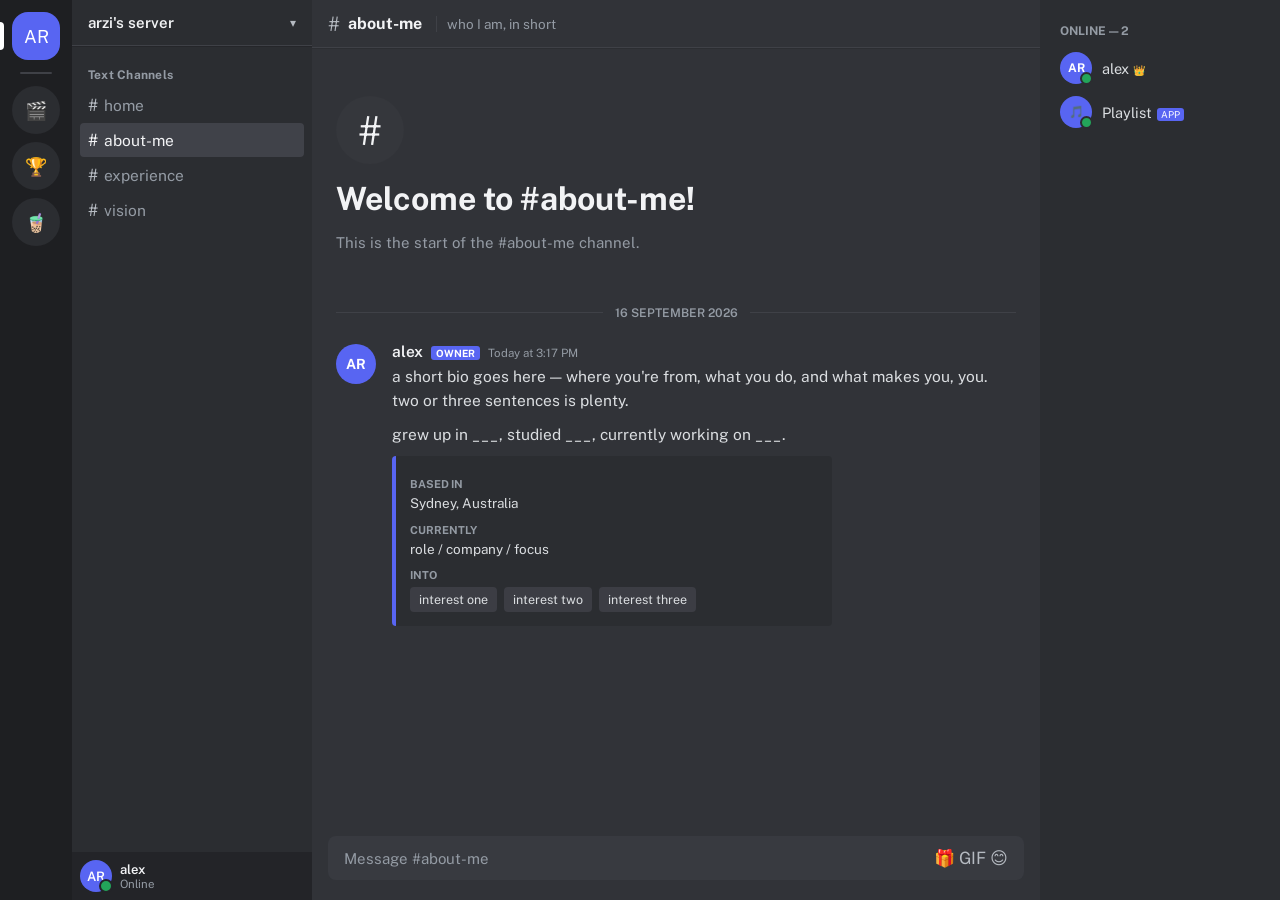
==== about-me.html @ da4f0ef6 "removed connect" ====
<!DOCTYPE html>
<html lang="en">
<head>
<meta charset="UTF-8">
<meta name="viewport" content="width=device-width, initial-scale=1.0">
<title>arzi's server — #about-me</title>
<link rel="preconnect" href="https://fonts.googleapis.com">
<link rel="preconnect" href="https://fonts.gstatic.com" crossorigin>
<link href="https://fonts.googleapis.com/css2?family=Ginto:wght@400;500;600;700&family=Public+Sans:wght@400;500;600;700&display=swap" rel="stylesheet">
<link rel="stylesheet" href="style.css">
</head>
<body>

<div class="mobile-bar">
  <button id="openSidebar" aria-label="Open channels">☰</button>
  <span class="hash" style="color:var(--icon);font-size:18px;">#</span>
  <span class="mcname">about-me</span>
</div>

<div class="sidebar-overlay" id="overlay"></div>

<div class="app">

  <!-- SERVER RAIL -->
  <nav class="server-rail" aria-label="Servers">
    <div class="server-icon active" title="arzi's server">AR</div>
    <div class="server-divider"></div>
    <div class="server-icon" title="other server">🎬</div>
    <div class="server-icon" title="other server">🏆</div>
    <div class="server-icon" title="other server">🧋</div>
  </nav>

  <!-- CHANNEL SIDEBAR -->
  <nav class="channel-sidebar" id="channelSidebar">
    <div class="server-header">
      arzi's server <span class="chev">▾</span>
    </div>
    <div class="channel-list" aria-label="Channels">
      <div class="category-label">Text Channels</div>
      <a class="channel-item" href="index.html">
        <span class="hash">#</span> home
      </a>
      <a class="channel-item" href="about-me.html" aria-current="true">
        <span class="hash">#</span> about-me
      </a>
      <a class="channel-item" href="experience.html">
        <span class="hash">#</span> experience
      </a>
      <a class="channel-item" href="vision.html">
        <span class="hash">#</span> vision
      </a>
    </div>
    <div class="user-footer">
      <div class="user-avatar">AR</div>
      <div>
        <div class="uname">alex</div>
        <div class="ustatus">Online</div>
      </div>
    </div>
  </nav>

  <!-- MAIN -->
  <div class="main">
    <div class="top-bar">
      <span class="hash">#</span>
      <span class="cname">about-me</span>
      <span class="topic">who I am, in short</span>
    </div>

    <div class="chat-scroll">
      <section class="panel active">
<div class="channel-intro">
          <div class="big-hash">#</div>
          <h1>Welcome to #about-me!</h1>
          <p>This is the start of the #about-me channel.</p>
        </div>

        <div class="day-divider">16 SEPTEMBER 2026</div>

        <div class="message">
          <div class="msg-avatar">AR</div>
          <div class="msg-body">
            <div class="msg-head">
              <span class="msg-name">alex</span>
              <span class="msg-badge">OWNER</span>
              <span class="msg-time">Today at 3:17 PM</span>
            </div>
            <div class="msg-text">
              <p>a short bio goes here — where you're from, what you do, and what makes you, you. two or three sentences is plenty.</p>
              <p>grew up in ___, studied ___, currently working on ___.</p>
              <div class="embed">
                <div class="e-field">
                  <div class="fk">BASED IN</div>
                  <div class="fv">Sydney, Australia</div>
                </div>
                <div class="e-field">
                  <div class="fk">CURRENTLY</div>
                  <div class="fv">role / company / focus</div>
                </div>
                <div class="e-field">
                  <div class="fk">INTO</div>
                  <div class="fv">
                    <span class="pill-tag">interest one</span>
                    <span class="pill-tag">interest two</span>
                    <span class="pill-tag">interest three</span>
                  </div>
                </div>
              </div>
            </div>
          </div>
        </div>
      </section>
    </div>

    <div class="composer">
      <div class="composer-box">
        <span>Message #about-me</span>
        <span class="composer-icons">🎁 GIF 😊</span>
      </div>
    </div>
  </div>

  <!-- MEMBERS -->
  <aside class="members">
    <div class="glabel">ONLINE — 2</div>
    <div class="member">
      <div class="mav">AR</div>
      <div><span class="mname">alex</span><span class="mrole">👑</span></div>
    </div>
    <div class="member">
      <div class="mav bot">🎵</div>
      <div><span class="mname">Playlist</span><span class="mtag">APP</span></div>
    </div>
  </aside>

</div>

<script src="script.js"></script>

</body>
</html>
---- style.css ----
:root {
    --rail: #1e1f22;
    --sidebar: #2b2d31;
    --main: #313338;
    --card: #2b2d31;
    --hover: #35373c;
    --divider: #3f4147;
    --text: #dbdee1;
    --text-bright: #f2f3f5;
    --text-muted: #949ba4;
    --blurple: #5865f2;
    --green: #23a55a;
    --icon: #b5bac1;
  }

  * { box-sizing: border-box; }

  body {
    margin: 0;
    background: var(--main);
    color: var(--text);
    font-family: 'Public Sans', system-ui, sans-serif;
    -webkit-font-smoothing: antialiased;
    height: 100vh;
    overflow: hidden;
  }

  h1, h2, h3 { font-family: 'Ginto', 'Public Sans', sans-serif; margin: 0; }
  a { color: #00a8fc; text-decoration: none; }
  a:hover { text-decoration: underline; }

  .app {
    display: grid;
    grid-template-columns: 72px 240px 1fr 240px;
    height: 100vh;
  }

  /* ===== SERVER RAIL ===== */
  .server-rail {
    background: var(--rail);
    display: flex;
    flex-direction: column;
    align-items: center;
    padding: 12px 0;
    gap: 8px;
    overflow-y: auto;
  }

  .server-icon {
    width: 48px; height: 48px;
    border-radius: 50%;
    background: var(--sidebar);
    display: flex; align-items: center; justify-content: center;
    font-size: 18px;
    color: var(--text);
    cursor: pointer;
    transition: border-radius 0.15s ease, background 0.15s ease;
    flex-shrink: 0;
    position: relative;
  }

  .server-icon:hover { border-radius: 16px; background: var(--blurple); color: #fff; }

  .server-icon.active {
    border-radius: 16px;
    background: var(--blurple);
    color: #fff;
  }

  .server-icon.active::before {
    content: "";
    position: absolute;
    left: -12px;
    width: 4px; height: 28px;
    border-radius: 0 4px 4px 0;
    background: #fff;
  }

  .server-divider {
    width: 32px; height: 2px;
    background: var(--divider);
    border-radius: 1px;
    margin: 4px 0;
  }

  /* ===== CHANNEL SIDEBAR ===== */
  .channel-sidebar {
    background: var(--sidebar);
    display: flex;
    flex-direction: column;
  }

  .server-header {
    padding: 14px 16px;
    border-bottom: 1px solid var(--divider);
    display: flex;
    align-items: center;
    justify-content: space-between;
    font-weight: 600;
    color: var(--text-bright);
    font-size: 15px;
    box-shadow: 0 1px 0 rgba(0,0,0,0.15);
  }

  .server-header .chev { color: var(--icon); font-size: 12px; }

  .channel-list {
    flex: 1;
    padding: 12px 8px;
    overflow-y: auto;
  }

  .category-label {
    font-size: 12px;
    font-weight: 700;
    letter-spacing: 0.02em;
    color: var(--text-muted);
    padding: 6px 8px;
    margin-top: 4px;
    display: flex;
    align-items: center;
    justify-content: space-between;
  }

  .channel-item {
    display: flex;
    align-items: center;
    gap: 6px;
    padding: 7px 8px;
    border-radius: 4px;
    color: var(--text-muted);
    font-size: 15.5px;
    cursor: pointer;
    margin-bottom: 1px;
    border: none;
    background: none;
    width: 100%;
    text-align: left;
    font-family: inherit;
  }

  .channel-item .hash { font-size: 17px; color: var(--icon); font-weight: 500; }

  .channel-item:hover {
    background: var(--hover);
    color: var(--text);
  }

  .channel-item[aria-current="true"] {
    background: #404249;
    color: var(--text-bright);
  }

  .channel-item[aria-current="true"] .hash { color: var(--text-bright); }

  .user-footer {
    padding: 8px;
    background: #232428;
    display: flex;
    align-items: center;
    gap: 8px;
  }

  .user-avatar {
    width: 32px; height: 32px;
    border-radius: 50%;
    background: var(--blurple);
    display: flex; align-items: center; justify-content: center;
    font-size: 13px; color: #fff; font-weight: 600;
    position: relative;
    flex-shrink: 0;
  }

  .user-avatar::after {
    content: "";
    position: absolute;
    right: -1px; bottom: -1px;
    width: 10px; height: 10px;
    border-radius: 50%;
    background: var(--green);
    border: 2.5px solid #232428;
  }

  .user-footer .uname { font-size: 13px; color: var(--text-bright); font-weight: 600; }
  .user-footer .ustatus { font-size: 11.5px; color: var(--text-muted); }

  /* ===== MAIN ===== */
  .main {
    display: flex;
    flex-direction: column;
    min-width: 0;
  }

  .top-bar {
    height: 48px;
    border-bottom: 1px solid var(--divider);
    display: flex;
    align-items: center;
    padding: 0 16px;
    gap: 8px;
    box-shadow: 0 1px 0 rgba(0,0,0,0.1);
    flex-shrink: 0;
  }

  .top-bar .hash { color: var(--icon); font-size: 20px; }
  .top-bar .cname { font-weight: 700; color: var(--text-bright); font-size: 16px; }
  .top-bar .topic {
    color: var(--text-muted);
    font-size: 13.5px;
    padding-left: 10px;
    margin-left: 6px;
    border-left: 1px solid var(--divider);
    white-space: nowrap;
    overflow: hidden;
    text-overflow: ellipsis;
  }

  .chat-scroll {
    flex: 1;
    overflow-y: auto;
    padding: 24px 24px 8px;
  }

  .channel-intro {
    padding: 24px 0 20px;
  }

  .channel-intro .big-hash {
    width: 68px; height: 68px;
    border-radius: 50%;
    background: var(--hover);
    display: flex; align-items: center; justify-content: center;
    font-size: 40px;
    color: var(--text-bright);
    margin-bottom: 16px;
  }

  .channel-intro h1 {
    font-size: 32px;
    color: var(--text-bright);
    margin-bottom: 8px;
  }

  .channel-intro p {
    color: var(--text-muted);
    font-size: 15px;
    max-width: 60ch;
    line-height: 1.5;
  }

  .day-divider {
    display: flex;
    align-items: center;
    gap: 12px;
    color: var(--text-muted);
    font-size: 12px;
    font-weight: 600;
    margin: 16px 0 20px;
  }

  .day-divider::before, .day-divider::after {
    content: "";
    flex: 1;
    height: 1px;
    background: var(--divider);
  }

  .message {
    display: flex;
    gap: 16px;
    padding: 2px 8px;
    margin: 0 -8px 18px;
    border-radius: 6px;
  }

  .message:hover { background: rgba(0,0,0,0.08); }

  .msg-avatar {
    width: 40px; height: 40px;
    border-radius: 50%;
    background: var(--blurple);
    display: flex; align-items: center; justify-content: center;
    font-weight: 700; color: #fff; font-size: 14px;
    flex-shrink: 0;
    margin-top: 2px;
  }

  .msg-body { min-width: 0; flex: 1; }

  .msg-head {
    display: flex;
    align-items: baseline;
    gap: 8px;
    margin-bottom: 4px;
  }

  .msg-name { font-weight: 600; color: var(--text-bright); font-size: 15.5px; }
  .msg-time { font-size: 11.5px; color: var(--text-muted); }
  .msg-badge {
    font-size: 10px;
    font-weight: 700;
    background: var(--blurple);
    color: #fff;
    padding: 1px 5px;
    border-radius: 3px;
  }

  .msg-text { color: var(--text); font-size: 15.5px; line-height: 1.55; }
  .msg-text p { margin: 0 0 10px; }
  .msg-text p:last-child { margin-bottom: 0; }

  .msg-text ul { margin: 6px 0 10px; padding-left: 20px; }
  .msg-text li { margin-bottom: 6px; line-height: 1.5; }

  .embed {
    border-left: 4px solid var(--blurple);
    background: #2b2d31;
    border-radius: 4px;
    padding: 12px 14px;
    margin-top: 8px;
    max-width: 440px;
  }

  .embed .e-title { font-weight: 600; color: var(--text-bright); font-size: 15px; margin-bottom: 4px; }
  .embed .e-desc { color: var(--text-muted); font-size: 13.5px; line-height: 1.5; }
  .embed .e-field { margin-top: 8px; }
  .embed .e-field .fk { font-size: 11px; font-weight: 700; color: var(--text-muted); text-transform: none; }
  .embed .e-field .fv { font-size: 13.5px; color: var(--text); }

  .pill-tag {
    display: inline-block;
    background: #3c3d44;
    color: var(--text);
    font-size: 12.5px;
    padding: 3px 9px;
    border-radius: 4px;
    margin: 2px 4px 2px 0;
  }

  .link-embed {
    display: inline-flex;
    align-items: center;
    gap: 8px;
    background: #2b2d31;
    border: 1px solid var(--divider);
    border-radius: 6px;
    padding: 8px 12px;
    margin: 4px 8px 4px 0;
    color: var(--text-bright);
    font-size: 13.5px;
    text-decoration: none;
  }
  .link-embed:hover { background: var(--hover); text-decoration: none; }
  .link-embed .plat { color: var(--text-muted); font-size: 11px; display: block; }

  .composer {
    padding: 0 16px 20px;
    flex-shrink: 0;
  }

  .composer-box {
    background: #383a40;
    border-radius: 8px;
    padding: 12px 16px;
    color: var(--text-muted);
    font-size: 15px;
    display: flex;
    align-items: center;
    justify-content: space-between;
  }

  .composer-icons { display: flex; gap: 14px; color: var(--icon); font-size: 17px; }

  /* ===== MEMBER LIST ===== */
  .members {
    background: var(--sidebar);
    padding: 20px 12px;
    overflow-y: auto;
  }

  .members .glabel {
    font-size: 12px;
    font-weight: 700;
    color: var(--text-muted);
    padding: 4px 8px;
    margin-bottom: 4px;
  }

  .member {
    display: flex;
    align-items: center;
    gap: 10px;
    padding: 6px 8px;
    border-radius: 4px;
  }

  .member:hover { background: var(--hover); }

  .member .mav {
    width: 32px; height: 32px;
    border-radius: 50%;
    background: var(--blurple);
    display: flex; align-items: center; justify-content: center;
    font-size: 12px; font-weight: 700; color: #fff;
    position: relative;
    flex-shrink: 0;
  }

  .member .mav.bot { background: #5865f2; }

  .member .mav::after {
    content: "";
    position: absolute;
    right: -1px; bottom: -1px;
    width: 9px; height: 9px;
    border-radius: 50%;
    background: var(--green);
    border: 2px solid var(--sidebar);
  }

  .member .mname { font-size: 14.5px; color: var(--text); }
  .member .mrole { font-size: 10px; color: #f0b232; margin-left: 4px; }
  .member .mtag {
    font-size: 9.5px;
    background: var(--blurple);
    color: #fff;
    padding: 1px 4px;
    border-radius: 3px;
    margin-left: 5px;
  }

  /* ===== MOBILE ===== */
  .mobile-bar {
    display: none;
  }

  @media (max-width: 900px) {
    .app { grid-template-columns: 1fr; }
    .server-rail, .channel-sidebar, .members { display: none; }
    .server-rail.open, .channel-sidebar.open { display: flex; }

    .mobile-bar {
      display: flex;
      align-items: center;
      gap: 10px;
      height: 48px;
      padding: 0 12px;
      background: var(--sidebar);
      border-bottom: 1px solid var(--divider);
      flex-shrink: 0;
    }
    .mobile-bar button {
      background: none; border: none; color: var(--text-bright);
      font-size: 20px; cursor: pointer; padding: 4px;
    }
    .mobile-bar .mcname { font-weight: 700; color: var(--text-bright); }

    .sidebar-overlay {
      position: fixed; inset: 0;
      background: rgba(0,0,0,0.5);
      z-index: 20;
      display: none;
    }
    .sidebar-overlay.open { display: block; }

    .channel-sidebar.open {
      position: fixed;
      left: 0; top: 0; bottom: 0;
      width: 240px;
      z-index: 30;
    }

    .channel-intro h1 { font-size: 24px; }
    .embed { max-width: 100%; }
  }
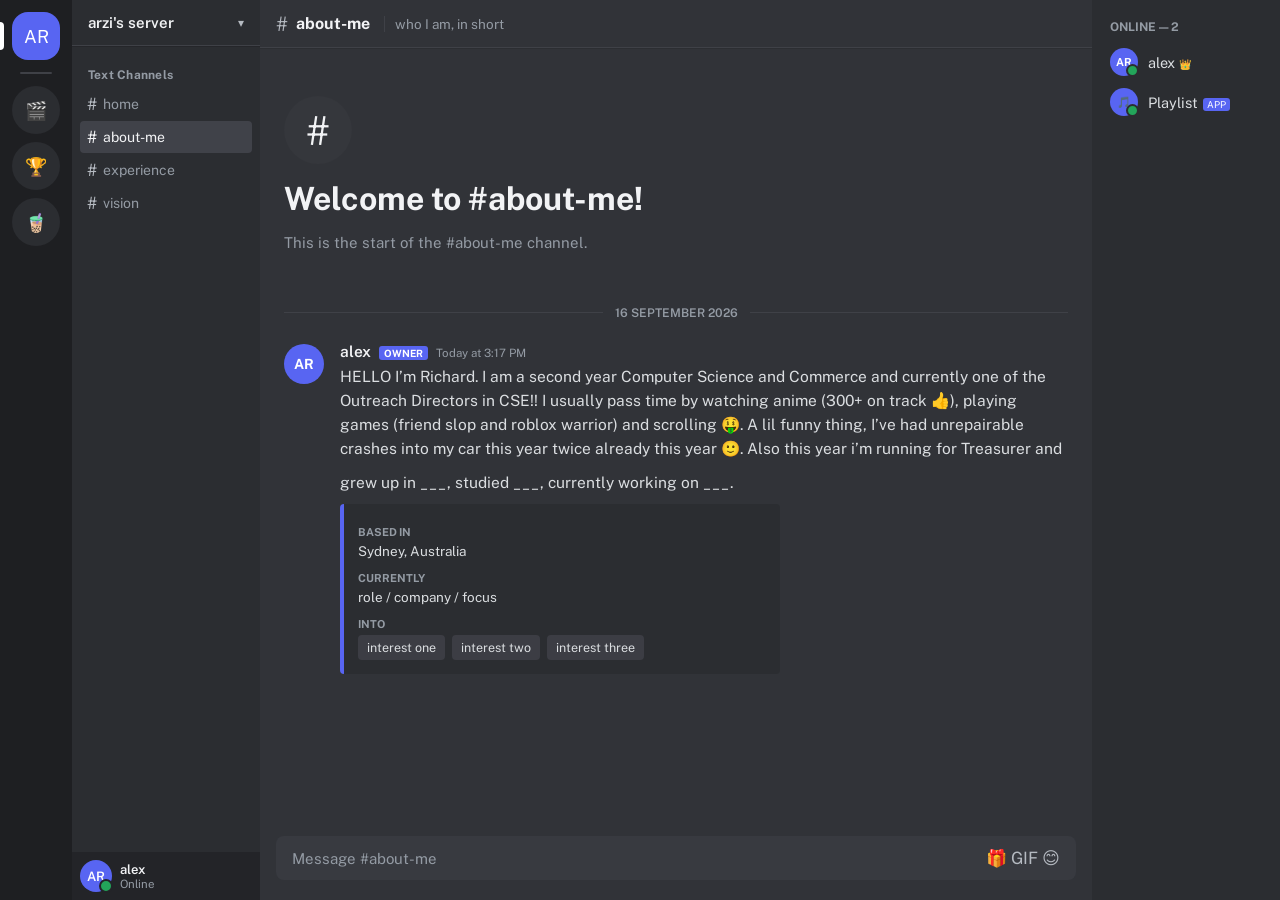
==== commit 56928cf8: "added about me" ====
--- a/about-me.html
+++ b/about-me.html
@@ -86,7 +86,7 @@
               <span class="msg-time">Today at 3:17 PM</span>
             </div>
             <div class="msg-text">
-              <p>a short bio goes here — where you're from, what you do, and what makes you, you. two or three sentences is plenty.</p>
+              <p>HELLO I’m Richard. I am a second year Computer Science and Commerce and currently one of the Outreach Directors in CSE!! I usually pass time by watching anime (300+ on track 👍), playing games (friend slop and roblox warrior) and scrolling 🤑. A lil funny thing, I’ve had unrepairable crashes into my car this year twice already this year 🙂. Also this year i’m running for Treasurer and </p>
               <p>grew up in ___, studied ___, currently working on ___.</p>
               <div class="embed">
                 <div class="e-field">
--- a/style.css
+++ b/style.css
@@ -31,7 +31,7 @@
 
   .app {
     display: grid;
-    grid-template-columns: 72px 240px 1fr 240px;
+    grid-template-columns: 72px 188px 1fr 188px;
     height: 100vh;
   }
 
@@ -126,10 +126,10 @@
     display: flex;
     align-items: center;
     gap: 6px;
-    padding: 7px 8px;
+    padding: 6px 7px;
     border-radius: 4px;
     color: var(--text-muted);
-    font-size: 15.5px;
+    font-size: 14px;
     cursor: pointer;
     margin-bottom: 1px;
     border: none;
@@ -374,7 +374,7 @@
   /* ===== MEMBER LIST ===== */
   .members {
     background: var(--sidebar);
-    padding: 20px 12px;
+    padding: 16px 10px;
     overflow-y: auto;
   }
 
@@ -397,11 +397,11 @@
   .member:hover { background: var(--hover); }
 
   .member .mav {
-    width: 32px; height: 32px;
+    width: 28px; height: 28px;
     border-radius: 50%;
     background: var(--blurple);
     display: flex; align-items: center; justify-content: center;
-    font-size: 12px; font-weight: 700; color: #fff;
+    font-size: 11px; font-weight: 700; color: #fff;
     position: relative;
     flex-shrink: 0;
   }
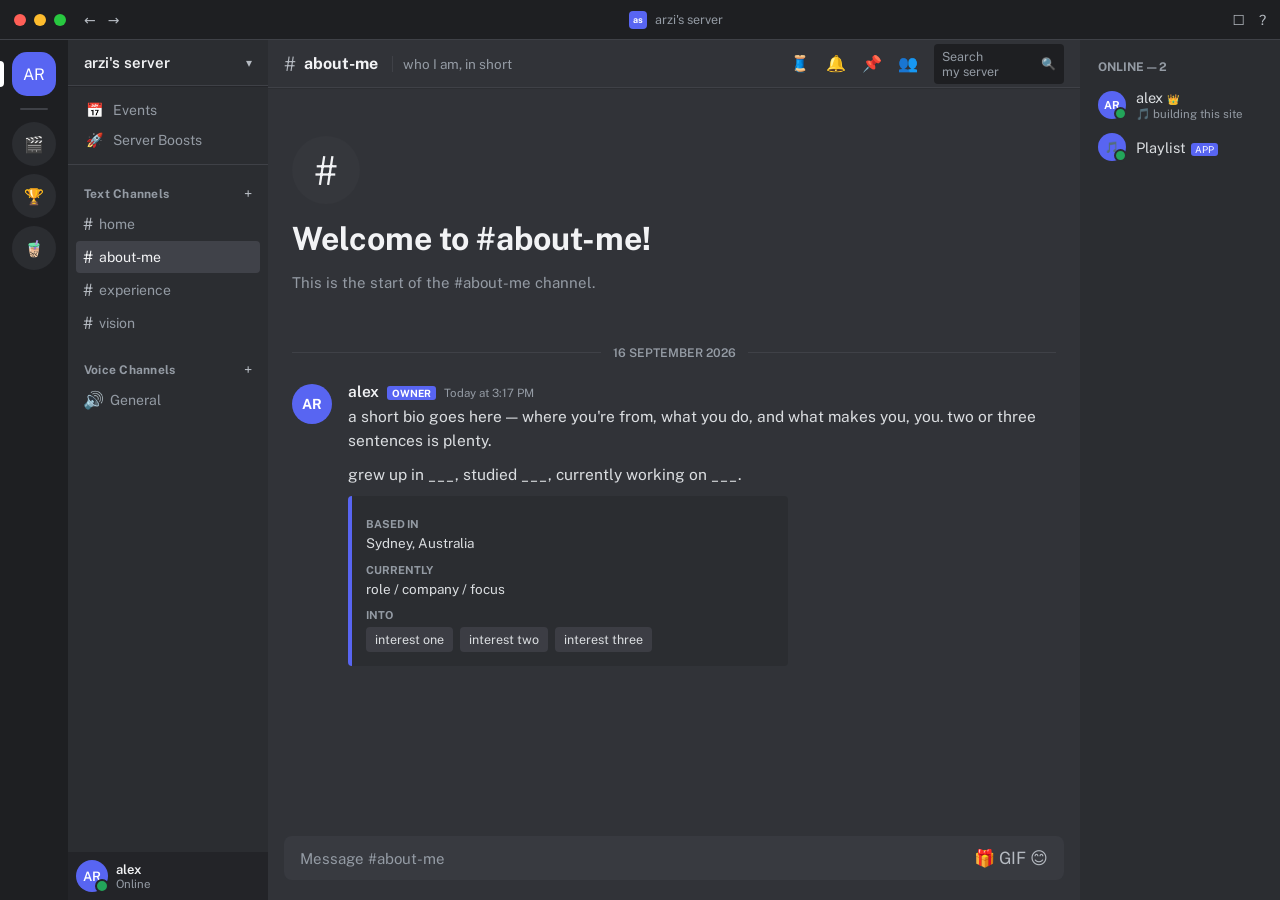
==== commit 4d2b1b21: "changed format" ====
--- a/about-me.html
+++ b/about-me.html
@@ -10,6 +10,27 @@
 <link rel="stylesheet" href="style.css">
 </head>
 <body>
+
+<!-- WINDOW CHROME -->
+<div class="window-bar">
+  <div class="traffic">
+    <span class="dot red"></span>
+    <span class="dot yellow"></span>
+    <span class="dot green"></span>
+  </div>
+  <div class="nav-arrows">
+    <span>&#8592;</span>
+    <span>&#8594;</span>
+  </div>
+  <div class="title-pill">
+    <span class="mini-avatar">as</span>
+    <span>arzi's server</span>
+  </div>
+  <div class="right-icons">
+    <span title="Inbox">&#9744;</span>
+    <span title="Help">?</span>
+  </div>
+</div>
 
 <div class="mobile-bar">
   <button id="openSidebar" aria-label="Open channels">☰</button>
@@ -33,10 +54,22 @@
   <!-- CHANNEL SIDEBAR -->
   <nav class="channel-sidebar" id="channelSidebar">
     <div class="server-header">
-      arzi's server <span class="chev">▾</span>
+      <span>arzi's server</span>
+      <div class="server-header-icons">
+        <span class="chev">▾</span>
+      </div>
     </div>
+
+    <div class="rail-links">
+      <a class="rail-link" href="#"><span class="rl-icon">📅</span> Events</a>
+      <a class="rail-link" href="#"><span class="rl-icon">🚀</span> Server Boosts</a>
+    </div>
+
     <div class="channel-list" aria-label="Channels">
-      <div class="category-label">Text Channels</div>
+      <div class="category-label">
+        <span>Text Channels</span>
+        <span class="cat-plus">+</span>
+      </div>
       <a class="channel-item" href="index.html">
         <span class="hash">#</span> home
       </a>
@@ -49,6 +82,14 @@
       <a class="channel-item" href="vision.html">
         <span class="hash">#</span> vision
       </a>
+
+      <div class="category-label" style="margin-top:16px;">
+        <span>Voice Channels</span>
+        <span class="cat-plus">+</span>
+      </div>
+      <div class="channel-item voice-item">
+        <span class="hash">🔊</span> General
+      </div>
     </div>
     <div class="user-footer">
       <div class="user-avatar">AR</div>
@@ -65,6 +106,16 @@
       <span class="hash">#</span>
       <span class="cname">about-me</span>
       <span class="topic">who I am, in short</span>
+      <div class="top-bar-icons">
+        <span class="tb-icon" title="Threads">🧵</span>
+        <span class="tb-icon" title="Notifications">🔔</span>
+        <span class="tb-icon" title="Pinned messages">📌</span>
+        <span class="tb-icon" title="Members">👥</span>
+        <div class="search-box">
+          <span>Search my server</span>
+          <span class="search-icon">🔍</span>
+        </div>
+      </div>
     </div>
 
     <div class="chat-scroll">
@@ -86,7 +137,7 @@
               <span class="msg-time">Today at 3:17 PM</span>
             </div>
             <div class="msg-text">
-              <p>HELLO I’m Richard. I am a second year Computer Science and Commerce and currently one of the Outreach Directors in CSE!! I usually pass time by watching anime (300+ on track 👍), playing games (friend slop and roblox warrior) and scrolling 🤑. A lil funny thing, I’ve had unrepairable crashes into my car this year twice already this year 🙂. Also this year i’m running for Treasurer and </p>
+              <p>a short bio goes here — where you're from, what you do, and what makes you, you. two or three sentences is plenty.</p>
               <p>grew up in ___, studied ___, currently working on ___.</p>
               <div class="embed">
                 <div class="e-field">
@@ -125,11 +176,16 @@
     <div class="glabel">ONLINE — 2</div>
     <div class="member">
       <div class="mav">AR</div>
-      <div><span class="mname">alex</span><span class="mrole">👑</span></div>
+      <div class="mtext">
+        <div><span class="mname">alex</span><span class="mrole">👑</span></div>
+        <div class="mstatus">🎵 building this site</div>
+      </div>
     </div>
     <div class="member">
       <div class="mav bot">🎵</div>
-      <div><span class="mname">Playlist</span><span class="mtag">APP</span></div>
+      <div class="mtext">
+        <div><span class="mname">Playlist</span><span class="mtag">APP</span></div>
+      </div>
     </div>
   </aside>
 
--- a/style.css
+++ b/style.css
@@ -23,16 +23,61 @@
     -webkit-font-smoothing: antialiased;
     height: 100vh;
     overflow: hidden;
+    display: flex;
+    flex-direction: column;
   }
 
   h1, h2, h3 { font-family: 'Ginto', 'Public Sans', sans-serif; margin: 0; }
   a { color: #00a8fc; text-decoration: none; }
   a:hover { text-decoration: underline; }
 
+  /* ===== WINDOW CHROME ===== */
+  .window-bar {
+    height: 40px;
+    background: #1e1f22;
+    display: flex;
+    align-items: center;
+    padding: 0 14px;
+    gap: 18px;
+    flex-shrink: 0;
+    border-bottom: 1px solid var(--divider);
+  }
+
+  .window-bar .traffic { display: flex; gap: 8px; }
+  .window-bar .dot { width: 12px; height: 12px; border-radius: 50%; }
+  .window-bar .dot.red { background: #ff5f57; }
+  .window-bar .dot.yellow { background: #febc2e; }
+  .window-bar .dot.green { background: #28c840; }
+
+  .window-bar .nav-arrows { display: flex; gap: 12px; color: var(--icon); font-size: 14px; }
+
+  .window-bar .title-pill {
+    flex: 1;
+    display: flex;
+    justify-content: center;
+    align-items: center;
+    gap: 8px;
+    color: var(--text-muted);
+    font-size: 12.5px;
+  }
+
+  .window-bar .title-pill .mini-avatar {
+    width: 18px; height: 18px;
+    border-radius: 4px;
+    background: var(--blurple);
+    color: #fff;
+    font-size: 9px;
+    display: flex; align-items: center; justify-content: center;
+    font-weight: 700;
+  }
+
+  .window-bar .right-icons { display: flex; gap: 14px; color: var(--icon); font-size: 14px; }
+
   .app {
     display: grid;
-    grid-template-columns: 72px 188px 1fr 188px;
-    height: 100vh;
+    grid-template-columns: 68px 200px 1fr 200px;
+    flex: 1;
+    min-height: 0;
   }
 
   /* ===== SERVER RAIL ===== */
@@ -47,11 +92,11 @@
   }
 
   .server-icon {
-    width: 48px; height: 48px;
+    width: 44px; height: 44px;
     border-radius: 50%;
     background: var(--sidebar);
     display: flex; align-items: center; justify-content: center;
-    font-size: 18px;
+    font-size: 16px;
     color: var(--text);
     cursor: pointer;
     transition: border-radius 0.15s ease, background 0.15s ease;
@@ -59,10 +104,10 @@
     position: relative;
   }
 
-  .server-icon:hover { border-radius: 16px; background: var(--blurple); color: #fff; }
+  .server-icon:hover { border-radius: 15px; background: var(--blurple); color: #fff; }
 
   .server-icon.active {
-    border-radius: 16px;
+    border-radius: 15px;
     background: var(--blurple);
     color: #fff;
   }
@@ -71,13 +116,13 @@
     content: "";
     position: absolute;
     left: -12px;
-    width: 4px; height: 28px;
+    width: 4px; height: 26px;
     border-radius: 0 4px 4px 0;
     background: #fff;
   }
 
   .server-divider {
-    width: 32px; height: 2px;
+    width: 28px; height: 2px;
     background: var(--divider);
     border-radius: 1px;
     margin: 4px 0;
@@ -103,10 +148,33 @@
   }
 
   .server-header .chev { color: var(--icon); font-size: 12px; }
+  .server-header-icons { display: flex; align-items: center; gap: 10px; }
+
+  .rail-links {
+    padding: 10px 12px;
+    display: flex;
+    flex-direction: column;
+    gap: 2px;
+    border-bottom: 1px solid var(--divider);
+  }
+
+  .rail-link {
+    display: flex;
+    align-items: center;
+    gap: 10px;
+    padding: 6px 6px;
+    border-radius: 4px;
+    color: var(--text-muted);
+    font-size: 14px;
+    text-decoration: none;
+  }
+
+  .rail-link:hover { background: var(--hover); color: var(--text); text-decoration: none; }
+  .rail-link .rl-icon { font-size: 14px; }
 
   .channel-list {
     flex: 1;
-    padding: 12px 8px;
+    padding: 10px 8px;
     overflow-y: auto;
   }
 
@@ -121,6 +189,15 @@
     align-items: center;
     justify-content: space-between;
   }
+
+  .cat-plus { color: var(--icon); font-size: 15px; font-weight: 400; cursor: pointer; }
+
+  .voice-item {
+    color: var(--text-muted);
+    cursor: default;
+  }
+  .voice-item:hover { background: var(--hover); color: var(--text); }
+  .voice-item .hash { font-size: 14px; }
 
   .channel-item {
     display: flex;
@@ -213,7 +290,39 @@
     white-space: nowrap;
     overflow: hidden;
     text-overflow: ellipsis;
-  }
+    flex: 1;
+    min-width: 0;
+  }
+
+  .top-bar-icons {
+    margin-left: auto;
+    display: flex;
+    align-items: center;
+    gap: 16px;
+    flex-shrink: 0;
+  }
+
+  .tb-icon {
+    color: var(--icon);
+    font-size: 16px;
+    cursor: pointer;
+  }
+  .tb-icon:hover { color: var(--text); }
+
+  .search-box {
+    background: #1e1f22;
+    border-radius: 4px;
+    padding: 5px 8px;
+    font-size: 12.5px;
+    color: var(--text-muted);
+    display: flex;
+    align-items: center;
+    justify-content: space-between;
+    gap: 40px;
+    width: 130px;
+    cursor: text;
+  }
+  .search-icon { font-size: 12px; }
 
   .chat-scroll {
     flex: 1;
@@ -429,15 +538,25 @@
     margin-left: 5px;
   }
 
+  .member .mtext { min-width: 0; }
+  .member .mstatus {
+    font-size: 11.5px;
+    color: var(--text-muted);
+    white-space: nowrap;
+    overflow: hidden;
+    text-overflow: ellipsis;
+  }
+
   /* ===== MOBILE ===== */
   .mobile-bar {
     display: none;
   }
 
   @media (max-width: 900px) {
+    .window-bar { display: none; }
     .app { grid-template-columns: 1fr; }
     .server-rail, .channel-sidebar, .members { display: none; }
-    .server-rail.open, .channel-sidebar.open { display: flex; }
+    .channel-sidebar.open { display: flex; }
 
     .mobile-bar {
       display: flex;
@@ -472,4 +591,7 @@
 
     .channel-intro h1 { font-size: 24px; }
     .embed { max-width: 100%; }
+    .search-box { display: none; }
+    .top-bar-icons { gap: 12px; }
+    .top-bar .topic { display: none; }
   }
